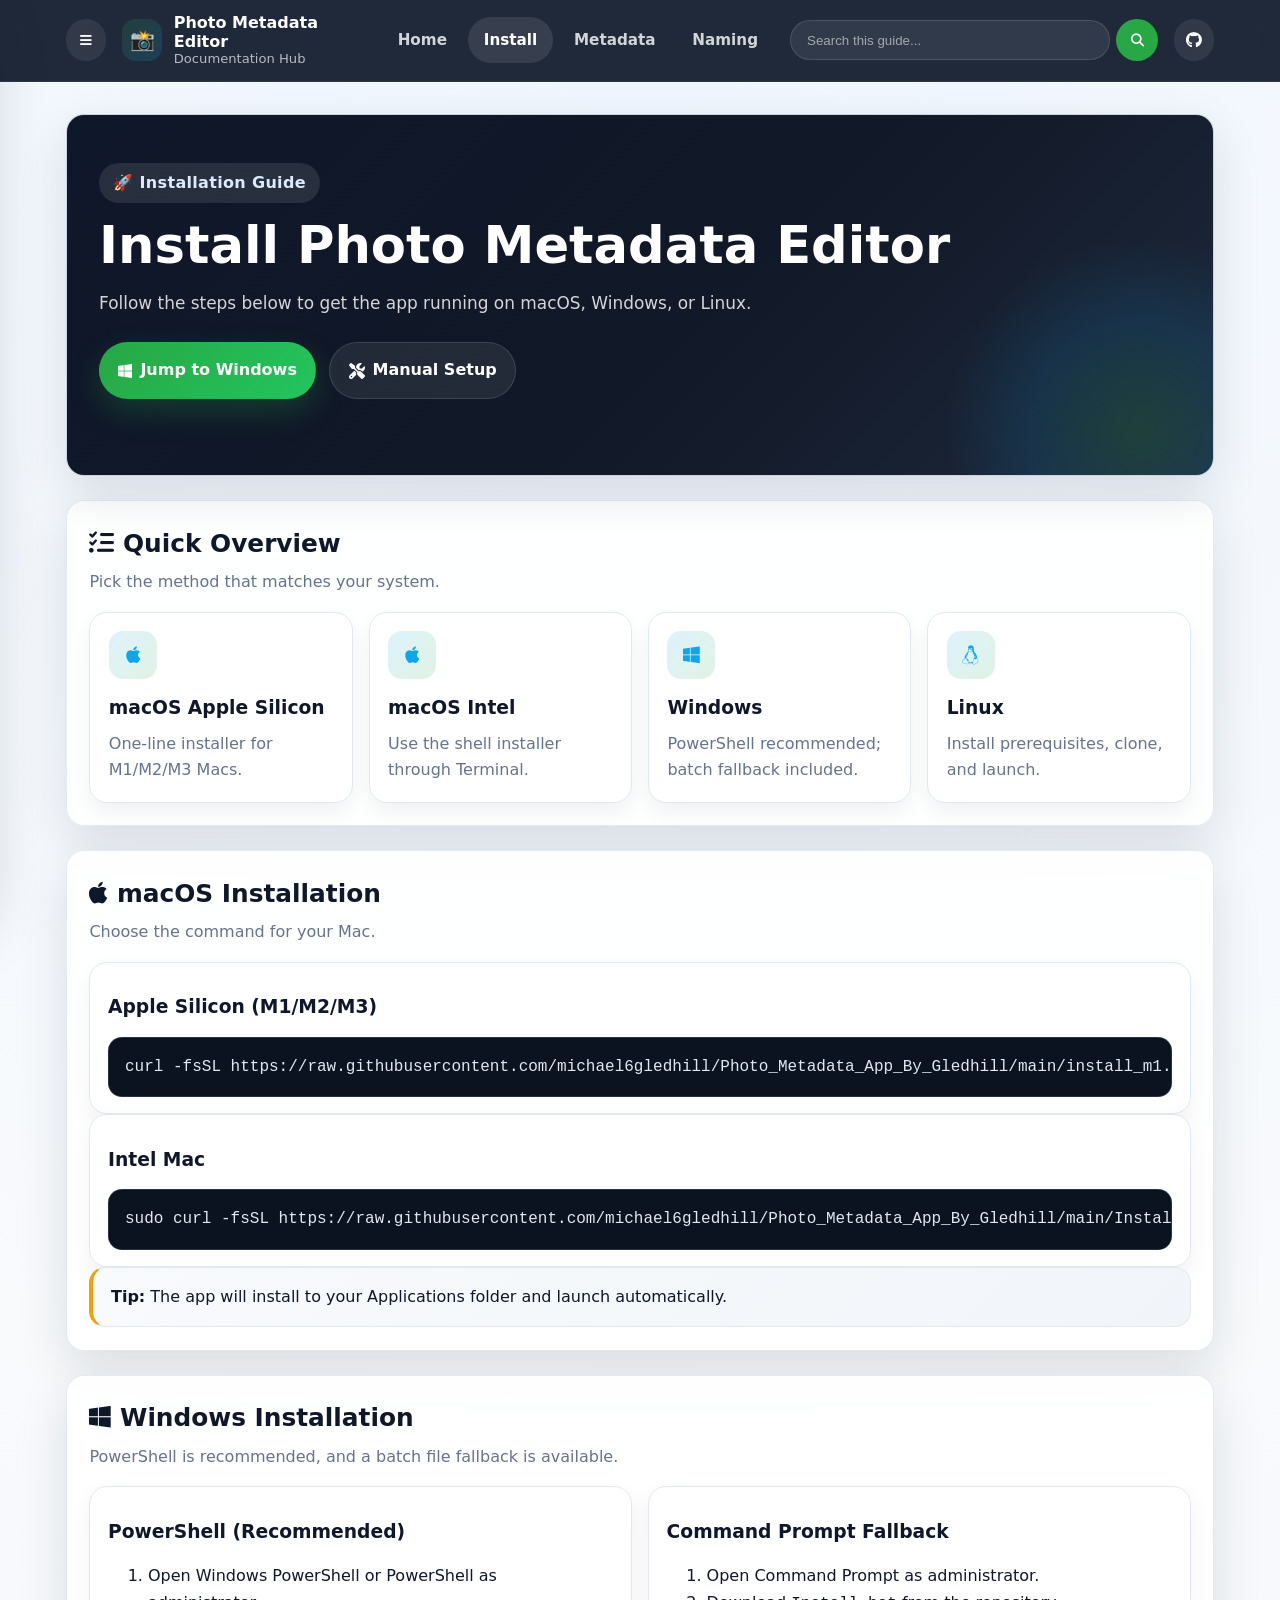
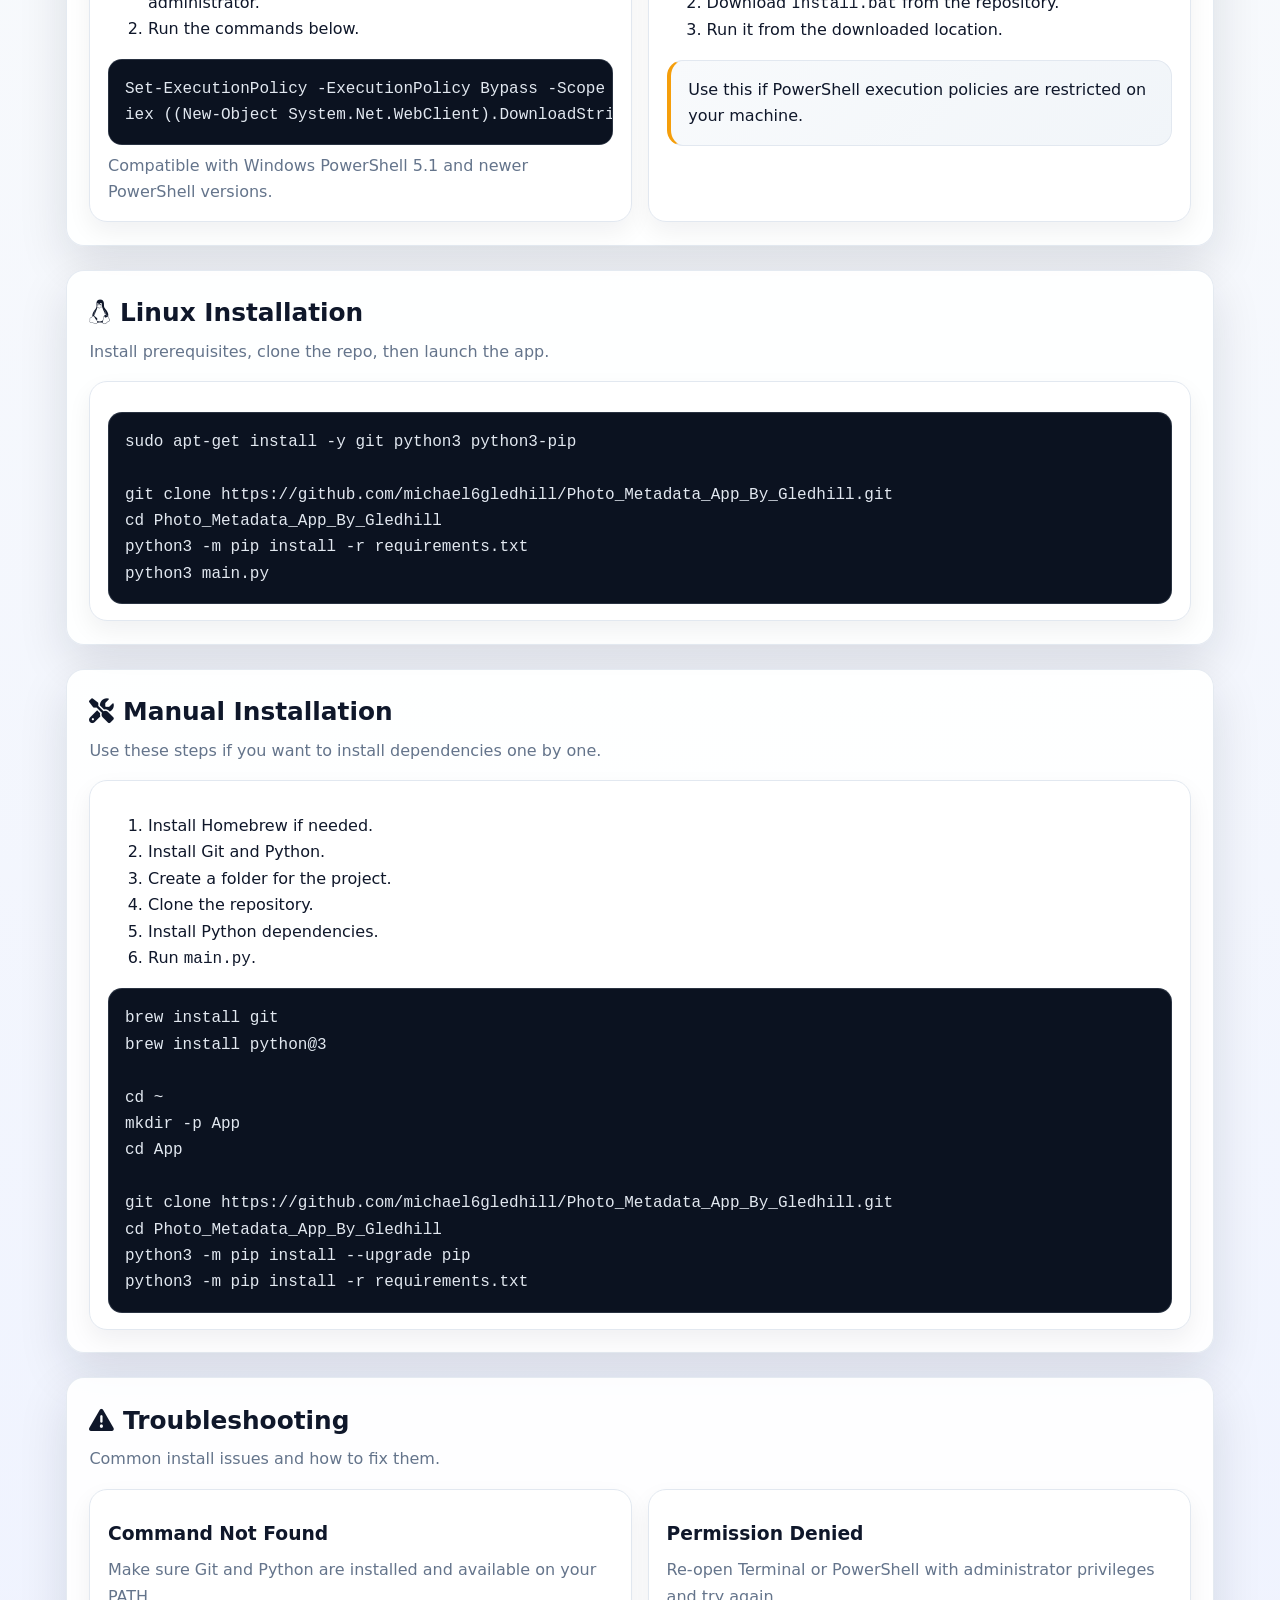
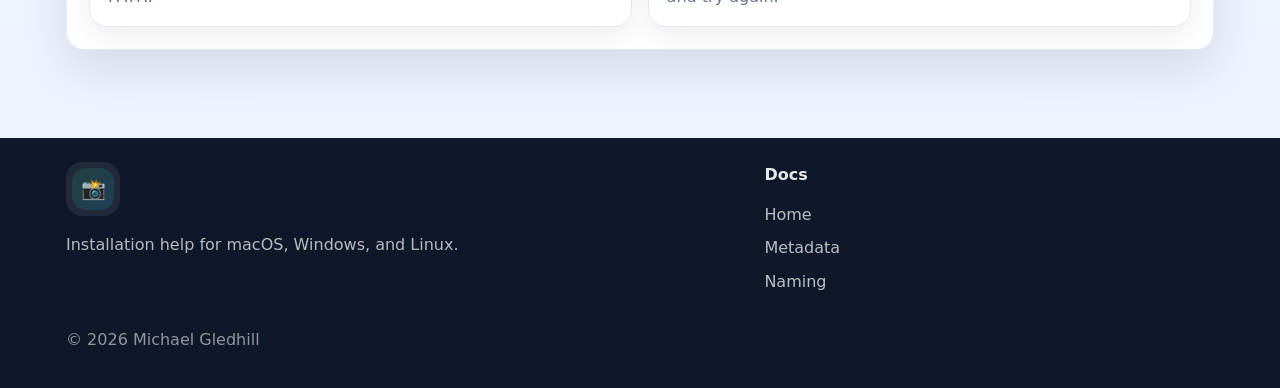
==== INSTALL_GUIDE.html @ 13af41ff "4.4.3" ====
<!DOCTYPE html>
<html lang="en">
<head>
  <meta charset="UTF-8">
  <meta name="viewport" content="width=device-width, initial-scale=1.0">
  <title>Installation Guide - Photo Metadata Editor</title>
  <meta name="description" content="Install Photo Metadata Editor on macOS, Windows, and Linux.">
  <meta name="theme-color" content="#0f172a">
  <link rel="icon" type="image/svg+xml" href="data:image/svg+xml,%3Csvg xmlns='http://www.w3.org/2000/svg' viewBox='0 0 100 100'%3E%3Crect width='100' height='100' rx='22' fill='%230f172a'/%3E%3Ctext x='50' y='68' font-size='54' text-anchor='middle' fill='%2328a745'%3E%F0%9F%93%B8%3C/text%3E%3C/svg%3E">
  <link rel="stylesheet" href="https://cdnjs.cloudflare.com/ajax/libs/font-awesome/6.4.0/css/all.min.css">
  <link rel="stylesheet" href="styles.css">
</head>
<body>
  <header class="header">
    <div class="header-container">
      <button class="sidebar-toggle" id="sidebarToggle" aria-label="Toggle Sidebar"><i class="fas fa-bars"></i></button>
      <a href="index.html" class="logo-link"><div class="logo-section"><span class="logo-mark">📸</span><div class="logo-copy"><strong>Photo Metadata Editor</strong><span>Documentation Hub</span></div></div></a>
      <nav class="header-nav">
        <a href="index.html" class="header-nav-link">Home</a>
        <a href="INSTALL_GUIDE.html" class="header-nav-link active">Install</a>
        <a href="METADATA_GUIDE.html" class="header-nav-link">Metadata</a>
        <a href="NAMING_CONVENTIONS.html" class="header-nav-link">Naming</a>
      </nav>
      <div class="search-container"><input type="text" class="search-input" id="searchInput" placeholder="Search this guide..." aria-label="Search this guide"><button class="search-button" id="searchButton" aria-label="Search"><i class="fas fa-search"></i></button></div>
      <a href="https://github.com/michael6gledhill/Photo_Metadata_App_By_Gledhill" class="github-link" target="_blank" rel="noopener noreferrer" aria-label="GitHub Repository"><i class="fab fa-github"></i></a>
    </div>
  </header>

  <aside class="sidebar" id="sidebar">
    <button class="sidebar-close" id="sidebarClose" aria-label="Close Sidebar"><i class="fas fa-times"></i></button>
    <nav class="sidebar-nav">
      <ul class="nav-list">
        <li><a href="index.html" class="nav-link">Home</a></li>
        <li><a href="#intro" class="nav-link">Introduction</a></li>
        <li><a href="#macos" class="nav-link">macOS</a></li>
        <li><a href="#windows" class="nav-link">Windows</a></li>
        <li><a href="#linux" class="nav-link">Linux</a></li>
        <li><a href="#manual" class="nav-link">Manual Install</a></li>
        <li><a href="#troubleshooting" class="nav-link">Troubleshooting</a></li>
      </ul>
    </nav>
  </aside>
  <div class="sidebar-overlay" id="sidebarOverlay"></div>

  <main class="main-content">
    <section class="hero searchable" id="intro" data-searchable-text="install guide macos windows linux manual installation troubleshooting">
      <span class="hero-badge">🚀 Installation Guide</span>
      <h1>Install Photo Metadata Editor</h1>
      <p>Follow the steps below to get the app running on macOS, Windows, or Linux.</p>
      <div class="hero-cta-group">
        <a href="#windows" class="youtube-button"><i class="fab fa-windows"></i> Jump to Windows</a>
        <a href="#manual" class="hero-secondary-btn"><i class="fas fa-screwdriver-wrench"></i> Manual Setup</a>
      </div>
    </section>

    <section class="content-section searchable" data-searchable-text="quick overview platforms">
      <div class="section-header"><h2><i class="fas fa-list-check"></i> Quick Overview</h2><p class="section-description">Pick the method that matches your system.</p></div>
      <div class="cards-grid four-up">
        <article class="info-card searchable" data-searchable-text="macos apple silicon m1 m2 m3">
          <div class="card-icon"><i class="fab fa-apple"></i></div>
          <h3>macOS Apple Silicon</h3>
          <p>One-line installer for M1/M2/M3 Macs.</p>
        </article>
        <article class="info-card searchable" data-searchable-text="macos intel bash">
          <div class="card-icon"><i class="fab fa-apple"></i></div>
          <h3>macOS Intel</h3>
          <p>Use the shell installer through Terminal.</p>
        </article>
        <article class="info-card searchable" data-searchable-text="windows powershell batch install.ps1 install.bat">
          <div class="card-icon"><i class="fab fa-windows"></i></div>
          <h3>Windows</h3>
          <p>PowerShell recommended; batch fallback included.</p>
        </article>
        <article class="info-card searchable" data-searchable-text="linux ubuntu debian apt git python3">
          <div class="card-icon"><i class="fab fa-linux"></i></div>
          <h3>Linux</h3>
          <p>Install prerequisites, clone, and launch.</p>
        </article>
      </div>
    </section>

    <section class="content-section searchable" id="macos" data-searchable-text="macos apple silicon intel homebrew python3 git install.sh install_m1.py">
      <div class="section-header"><h2><i class="fab fa-apple"></i> macOS Installation</h2><p class="section-description">Choose the command for your Mac.</p></div>
      <div class="doc-card">
        <h3>Apple Silicon (M1/M2/M3)</h3>
        <pre><code>curl -fsSL https://raw.githubusercontent.com/michael6gledhill/Photo_Metadata_App_By_Gledhill/main/install_m1.py | python3</code></pre>
      </div>
      <div class="doc-card">
        <h3>Intel Mac</h3>
        <pre><code>sudo curl -fsSL https://raw.githubusercontent.com/michael6gledhill/Photo_Metadata_App_By_Gledhill/main/Install.sh | bash</code></pre>
      </div>
      <div class="callout note-callout"><strong>Tip:</strong> The app will install to your Applications folder and launch automatically.</div>
    </section>

    <section class="content-section searchable" id="windows" data-searchable-text="windows powershell install.ps1 install.bat run as administrator windows powershell 5.1">
      <div class="section-header"><h2><i class="fab fa-windows"></i> Windows Installation</h2><p class="section-description">PowerShell is recommended, and a batch file fallback is available.</p></div>
      <div class="docs-grid two-up">
        <article class="doc-card searchable" data-searchable-text="powershell administrator iex install.ps1">
          <h3>PowerShell (Recommended)</h3>
          <ol>
            <li>Open Windows PowerShell or PowerShell as administrator.</li>
            <li>Run the commands below.</li>
          </ol>
          <pre><code>Set-ExecutionPolicy -ExecutionPolicy Bypass -Scope Process -Force
iex ((New-Object System.Net.WebClient).DownloadString('https://raw.githubusercontent.com/michael6gledhill/Photo_Metadata_App_By_Gledhill/main/Install.ps1'))</code></pre>
          <p class="muted">Compatible with Windows PowerShell 5.1 and newer PowerShell versions.</p>
        </article>
        <article class="doc-card searchable" data-searchable-text="command prompt install.bat administrator fallback">
          <h3>Command Prompt Fallback</h3>
          <ol>
            <li>Open Command Prompt as administrator.</li>
            <li>Download <code>Install.bat</code> from the repository.</li>
            <li>Run it from the downloaded location.</li>
          </ol>
          <div class="callout note-callout">Use this if PowerShell execution policies are restricted on your machine.</div>
        </article>
      </div>
    </section>

    <section class="content-section searchable" id="linux" data-searchable-text="linux ubuntu debian apt-get git python3-pip clone requirements.txt main.py">
      <div class="section-header"><h2><i class="fab fa-linux"></i> Linux Installation</h2><p class="section-description">Install prerequisites, clone the repo, then launch the app.</p></div>
      <div class="doc-card">
        <pre><code>sudo apt-get install -y git python3 python3-pip

git clone https://github.com/michael6gledhill/Photo_Metadata_App_By_Gledhill.git
cd Photo_Metadata_App_By_Gledhill
python3 -m pip install -r requirements.txt
python3 main.py</code></pre>
      </div>
    </section>

    <section class="content-section searchable" id="manual" data-searchable-text="manual installation advanced homebrew brew install python git troubleshooting">
      <div class="section-header"><h2><i class="fas fa-screwdriver-wrench"></i> Manual Installation</h2><p class="section-description">Use these steps if you want to install dependencies one by one.</p></div>
      <div class="doc-card">
        <ol>
          <li>Install Homebrew if needed.</li>
          <li>Install Git and Python.</li>
          <li>Create a folder for the project.</li>
          <li>Clone the repository.</li>
          <li>Install Python dependencies.</li>
          <li>Run <code>main.py</code>.</li>
        </ol>
        <pre><code>brew install git
brew install python@3

cd ~
mkdir -p App
cd App

git clone https://github.com/michael6gledhill/Photo_Metadata_App_By_Gledhill.git
cd Photo_Metadata_App_By_Gledhill
python3 -m pip install --upgrade pip
python3 -m pip install -r requirements.txt</code></pre>
      </div>
    </section>

    <section class="content-section searchable" id="troubleshooting" data-searchable-text="troubleshooting command not found permission denied update install">
      <div class="section-header"><h2><i class="fas fa-triangle-exclamation"></i> Troubleshooting</h2><p class="section-description">Common install issues and how to fix them.</p></div>
      <div class="docs-grid two-up">
        <article class="doc-card"><h3>Command Not Found</h3><p>Make sure Git and Python are installed and available on your PATH.</p></article>
        <article class="doc-card"><h3>Permission Denied</h3><p>Re-open Terminal or PowerShell with administrator privileges and try again.</p></article>
      </div>
    </section>
  </main>

  <footer class="site-footer">
    <div class="footer-content">
      <div class="footer-brand"><div class="footer-logo-wrap"><span class="logo-mark">📸</span></div><p>Installation help for macOS, Windows, and Linux.</p></div>
      <div class="footer-links"><div class="footer-column"><h4>Docs</h4><a href="index.html">Home</a><a href="METADATA_GUIDE.html">Metadata</a><a href="NAMING_CONVENTIONS.html">Naming</a></div></div>
    </div>
    <div class="footer-bottom"><p>&copy; 2026 Michael Gledhill</p></div>
  </footer>

  <script src="script.js"></script>
</body>
</html>
---- styles.css ----
:root {
  --bg: #0f172a;
  --panel: #111827;
  --panel-2: #172033;
  --surface: #ffffff;
  --surface-soft: #f8fafc;
  --text: #e5e7eb;
  --text-dark: #0f172a;
  --muted: #64748b;
  --border: #e2e8f0;
  --accent: #28a745;
  --accent-2: #0ea5e9;
  --accent-warm: #f59e0b;
  --shadow: 0 18px 50px rgba(15, 23, 42, 0.12);
  --radius: 18px;
  --radius-sm: 12px;
  --max-width: 1180px;
}

* { box-sizing: border-box; }
html { scroll-behavior: smooth; }
body {
  margin: 0;
  font-family: Inter, system-ui, -apple-system, BlinkMacSystemFont, "Segoe UI", Roboto, Arial, sans-serif;
  color: var(--text-dark);
  background: radial-gradient(circle at top, #eff6ff 0%, #f8fafc 40%, #eef2ff 100%);
  line-height: 1.65;
}
body.sidebar-open { overflow: hidden; }

a { color: inherit; text-decoration: none; }
img { max-width: 100%; display: block; }
code, pre { font-family: Consolas, "SFMono-Regular", Menlo, Monaco, monospace; }

.header {
  position: sticky; top: 0; z-index: 100;
  backdrop-filter: blur(14px);
  background: rgba(15, 23, 42, 0.92);
  color: #fff;
  border-bottom: 1px solid rgba(255,255,255,0.08);
}
.header-container {
  max-width: var(--max-width);
  margin: 0 auto;
  padding: 0.9rem 1rem;
  display: flex;
  align-items: center;
  gap: 1rem;
}
.sidebar-toggle,
.sidebar-close,
.search-button {
  border: 0; cursor: pointer; border-radius: 999px;
  display: inline-flex; align-items: center; justify-content: center;
}
.sidebar-toggle, .sidebar-close {
  width: 42px; height: 42px; background: rgba(255,255,255,0.08); color: #fff;
}
.logo-link { color: #fff; }
.logo-section { display: flex; align-items: center; gap: 0.75rem; }
.logo-mark {
  width: 42px; height: 42px; border-radius: 14px;
  display: inline-flex; align-items: center; justify-content: center;
  background: linear-gradient(135deg, rgba(40,167,69,0.18), rgba(14,165,233,0.18));
  font-size: 1.25rem;
}
.logo-copy { display: flex; flex-direction: column; line-height: 1.15; }
.logo-copy strong { font-size: 1rem; }
.logo-copy span { font-size: 0.82rem; color: rgba(255,255,255,0.68); }
.header-nav { display: flex; align-items: center; gap: 0.3rem; margin-left: auto; }
.header-nav-link {
  color: rgba(255,255,255,0.8); padding: 0.65rem 1rem; border-radius: 999px;
  transition: 0.2s ease; font-weight: 600; font-size: 0.95rem;
}
.header-nav-link:hover, .header-nav-link.active { background: rgba(255,255,255,0.1); color: #fff; }
.search-container { display: flex; align-items: center; gap: 0.4rem; }
.search-input {
  width: min(320px, 36vw); border-radius: 999px; border: 1px solid rgba(255,255,255,0.12);
  background: rgba(255,255,255,0.08); color: #fff; padding: 0.72rem 1rem; outline: none;
}
.search-input::placeholder { color: rgba(255,255,255,0.55); }
.search-button {
  width: 42px; height: 42px; background: var(--accent); color: #fff; flex: 0 0 auto;
}
.github-link {
  width: 42px; height: 42px; border-radius: 999px; background: rgba(255,255,255,0.08);
  display: inline-flex; align-items: center; justify-content: center;
}

.main-content, .site-footer .footer-content, .site-footer .footer-bottom {
  max-width: var(--max-width);
  margin: 0 auto;
  padding-left: 1rem;
  padding-right: 1rem;
}
.main-content { padding-top: 2rem; padding-bottom: 3rem; }
.hero, .content-section {
  background: rgba(255,255,255,0.9); border: 1px solid rgba(226,232,240,0.9);
  border-radius: var(--radius); box-shadow: var(--shadow);
}
.hero {
  padding: 3rem 2rem;
  margin-bottom: 1.5rem;
  background: linear-gradient(135deg, #0f172a 0%, #111827 55%, #1e293b 100%);
  color: #fff;
  position: relative; overflow: hidden;
}
.hero::after {
  content: ""; position: absolute; inset: auto -10% -40% auto; width: 380px; height: 380px;
  background: radial-gradient(circle, rgba(40,167,69,0.2) 0%, rgba(14,165,233,0.12) 40%, transparent 72%);
  pointer-events: none;
}
.hero-badge {
  display: inline-flex; align-items: center; gap: 0.4rem; margin-bottom: 1rem;
  padding: 0.45rem 0.9rem; border-radius: 999px; background: rgba(255,255,255,0.1);
  color: #dbeafe; font-weight: 700; letter-spacing: 0.02em;
}
.hero h1 { margin: 0; font-size: clamp(2.2rem, 4vw, 4rem); line-height: 1.05; }
.hero p { max-width: 62ch; color: rgba(255,255,255,0.82); font-size: 1.06rem; }
.hero-cta-group { display: flex; flex-wrap: wrap; gap: 0.8rem; margin: 1.5rem 0 1.75rem; }
.youtube-button, .hero-secondary-btn, .cta-button, .app-link {
  display: inline-flex; align-items: center; gap: 0.5rem; border-radius: 999px;
  font-weight: 700; transition: 0.2s ease; border: 1px solid transparent;
}
.youtube-button, .cta-button {
  background: linear-gradient(135deg, var(--accent), #22c55e); color: #fff; padding: 0.9rem 1.15rem;
  box-shadow: 0 12px 30px rgba(40,167,69,0.25);
}
.hero-secondary-btn {
  background: rgba(255,255,255,0.08); color: #fff; padding: 0.9rem 1.15rem; border-color: rgba(255,255,255,0.12);
}
.app-link {
  background: #f8fafc; color: var(--accent-2); padding: 0.75rem 1rem; border-color: var(--border);
}
.youtube-button:hover, .hero-secondary-btn:hover, .cta-button:hover, .app-link:hover { transform: translateY(-1px); }
.hero-stats { display: grid; grid-template-columns: repeat(3, minmax(0, 1fr)); gap: 1rem; max-width: 620px; }
.hero-stat {
  background: rgba(255,255,255,0.07); border: 1px solid rgba(255,255,255,0.12);
  border-radius: 16px; padding: 1rem 1.1rem; backdrop-filter: blur(8px);
}
.stat-number { display: block; font-size: 1.6rem; font-weight: 800; }
.stat-label { color: rgba(255,255,255,0.7); font-size: 0.95rem; }

.content-section { padding: 1.4rem; margin: 0 0 1.5rem; }
.section-header h2 { margin: 0 0 0.3rem; font-size: 1.55rem; }
.section-description { margin: 0; color: var(--muted); }
.section-header { margin-bottom: 1rem; }
.cards-grid, .docs-grid, .affiliates-grid, .projects-grid, .apps-grid { display: grid; gap: 1rem; }
.cards-grid { grid-template-columns: repeat(4, minmax(0, 1fr)); }
.docs-grid.two-up { grid-template-columns: repeat(2, minmax(0, 1fr)); }
.docs-grid.three-up { grid-template-columns: repeat(3, minmax(0, 1fr)); }
.docs-grid.four-up { grid-template-columns: repeat(4, minmax(0, 1fr)); }
.info-card, .affiliate-card, .project-card, .app-card, .doc-card {
  background: var(--surface); border: 1px solid var(--border); border-radius: 18px; overflow: hidden;
  box-shadow: 0 10px 25px rgba(15,23,42,0.06);
}
.info-card, .affiliate-card, .app-card { padding: 1.15rem; }
.card-icon, .affiliate-icon {
  width: 48px; height: 48px; border-radius: 14px; display: inline-flex; align-items: center; justify-content: center;
  background: linear-gradient(135deg, rgba(14,165,233,0.14), rgba(40,167,69,0.14)); color: var(--accent-2); font-size: 1.2rem;
}
.info-card h3, .affiliate-card h3, .app-card h3, .doc-card h3 { margin: 0.85rem 0 0.45rem; }
.info-card p, .affiliate-card p, .app-card p, .doc-card p { margin: 0.45rem 0 0; color: var(--muted); }
.doc-card { padding: 1rem 1.1rem; }
.doc-card pre {
  background: #0b1220; color: #e2e8f0; padding: 1rem; border-radius: 14px; overflow-x: auto;
  margin: 0.85rem 0 0; border: 1px solid rgba(148,163,184,0.22);
}
.doc-card code { background: transparent; color: inherit; padding: 0; }
.doc-card table { width: 100%; border-collapse: collapse; margin-top: 0.6rem; }
.doc-card th, .doc-card td { border: 1px solid var(--border); padding: 0.65rem 0.75rem; text-align: left; vertical-align: top; }
.doc-card th { background: #f8fafc; }
.callout {
  border-radius: 16px; padding: 1rem 1.1rem; border: 1px solid var(--border);
  background: linear-gradient(135deg, #f8fafc, #f1f5f9);
}
.note-callout { border-left: 4px solid var(--accent-warm); }
.muted { color: var(--muted); }
.footer-content {
  display: grid; grid-template-columns: 1.5fr 1fr; gap: 1.5rem; padding-top: 1.5rem; padding-bottom: 1rem;
}
.site-footer { margin-top: 1rem; background: #0f172a; color: rgba(255,255,255,0.9); }
.footer-logo-wrap { width: 54px; height: 54px; border-radius: 16px; background: rgba(255,255,255,0.08); display: inline-flex; align-items: center; justify-content: center; }
.footer-brand p { color: rgba(255,255,255,0.7); max-width: 42ch; }
.footer-links { display: grid; grid-template-columns: repeat(2, minmax(0, 1fr)); gap: 1rem; }
.footer-column { display: flex; flex-direction: column; gap: 0.45rem; }
.footer-column h4 { margin: 0 0 0.35rem; }
.footer-column a { color: rgba(255,255,255,0.72); }
.footer-column a:hover { color: #fff; }
.footer-bottom { padding-bottom: 1.2rem; color: rgba(255,255,255,0.55); }

.sidebar {
  position: fixed; left: 0; top: 0; bottom: 0; width: min(320px, 85vw); z-index: 200;
  background: #fff; transform: translateX(-105%); transition: transform 0.24s ease;
  box-shadow: 0 24px 60px rgba(15,23,42,0.2); padding: 1rem; overflow-y: auto;
}
.sidebar.is-open { transform: translateX(0); }
.sidebar-close { background: #eef2ff; color: var(--text-dark); }
.sidebar-nav { margin-top: 3.25rem; }
.nav-list { list-style: none; padding: 0; margin: 0; }
.nav-list li { margin: 0.35rem 0; }
.nav-link {
  display: block; padding: 0.8rem 1rem; border-radius: 14px; color: var(--text-dark); font-weight: 700;
}
.nav-link:hover, .nav-link.active { background: #eef2ff; color: #0f172a; }
.sidebar-overlay {
  position: fixed; inset: 0; background: rgba(15,23,42,0.48); opacity: 0; pointer-events: none;
  transition: opacity 0.24s ease; z-index: 150;
}
.sidebar-overlay.is-open { opacity: 1; pointer-events: auto; }

.search-highlight { outline: 2px solid rgba(14,165,233,0.3); box-shadow: 0 0 0 4px rgba(14,165,233,0.08); }

@media (max-width: 1100px) {
  .cards-grid, .docs-grid.four-up { grid-template-columns: repeat(2, minmax(0, 1fr)); }
  .docs-grid.three-up { grid-template-columns: repeat(2, minmax(0, 1fr)); }
  .header-nav { display: none; }
  .search-input { width: min(280px, 44vw); }
}
@media (max-width: 760px) {
  .header-container { flex-wrap: wrap; }
  .search-container { width: 100%; }
  .search-input { width: 100%; }
  .hero { padding: 2rem 1.25rem; }
  .hero-stats, .cards-grid, .docs-grid.two-up, .docs-grid.three-up, .docs-grid.four-up, .footer-content, .footer-links { grid-template-columns: 1fr; }
  .content-section { padding: 1rem; }
}
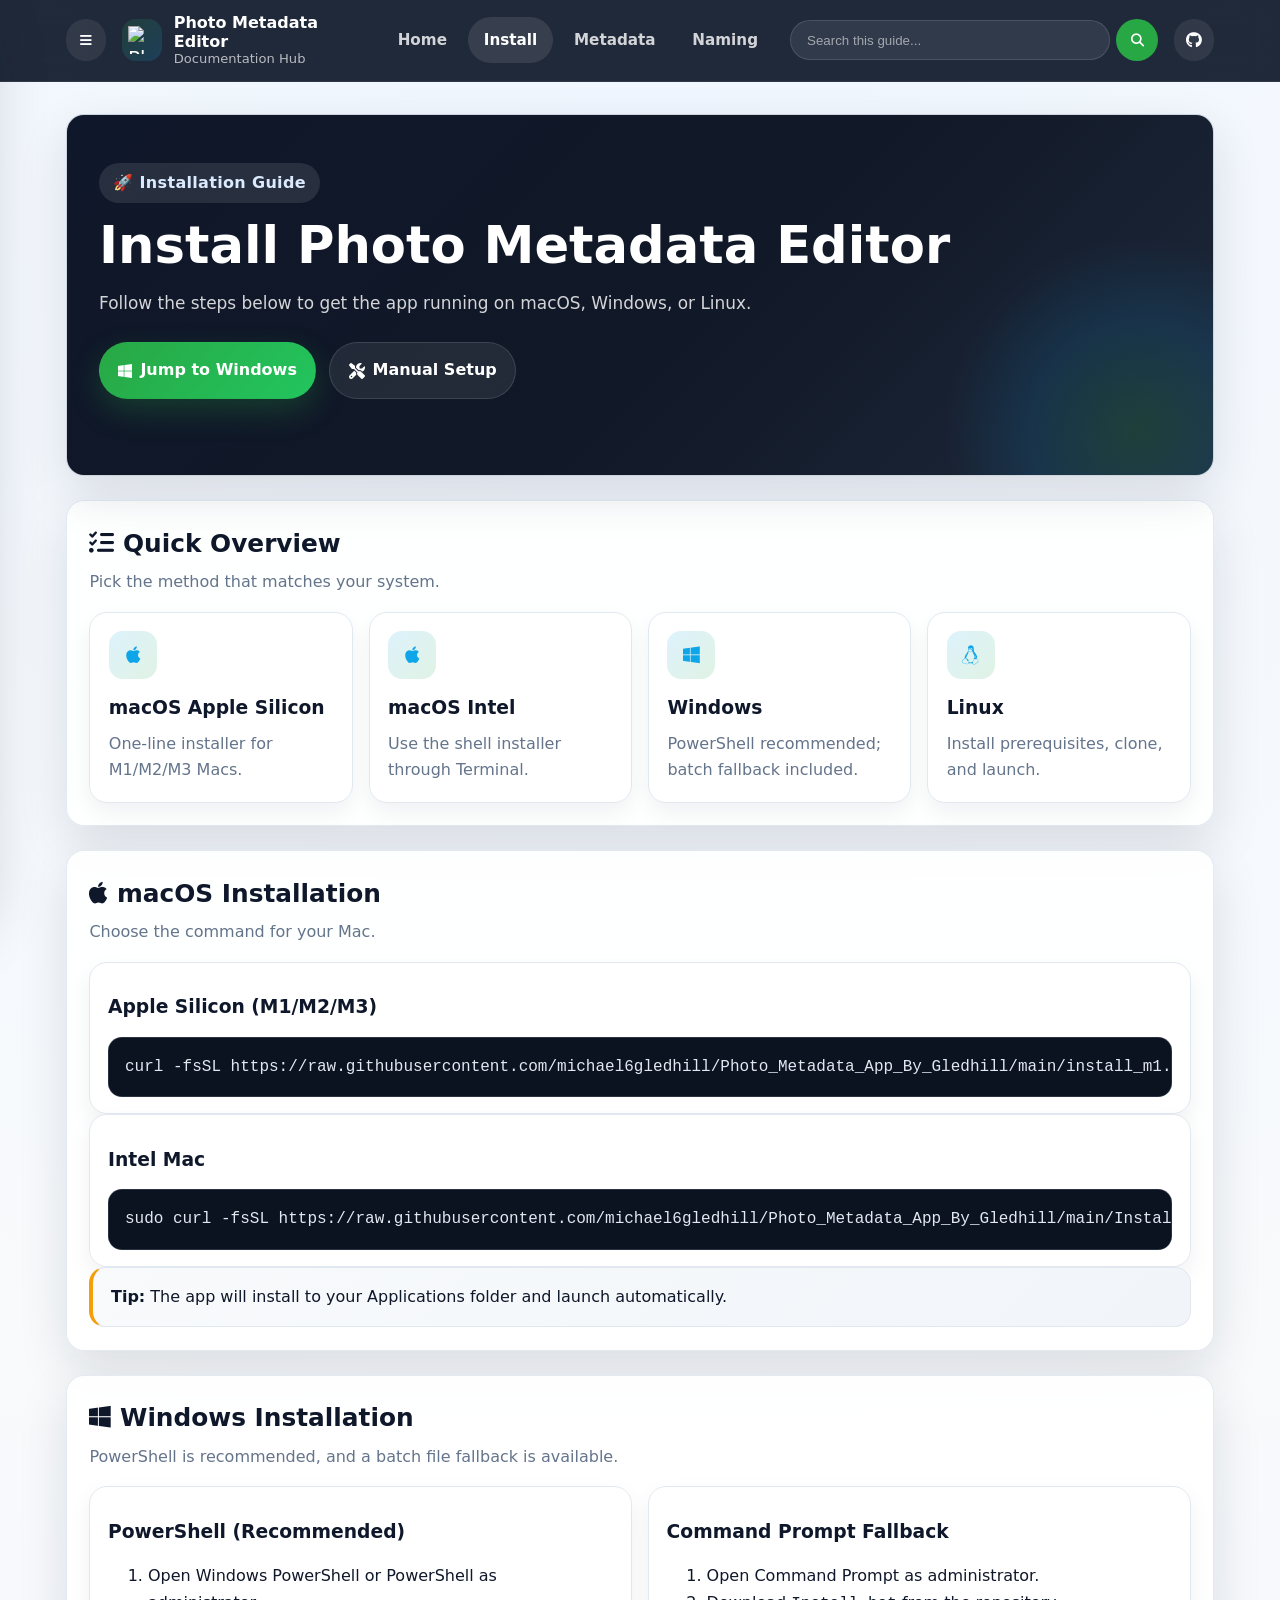
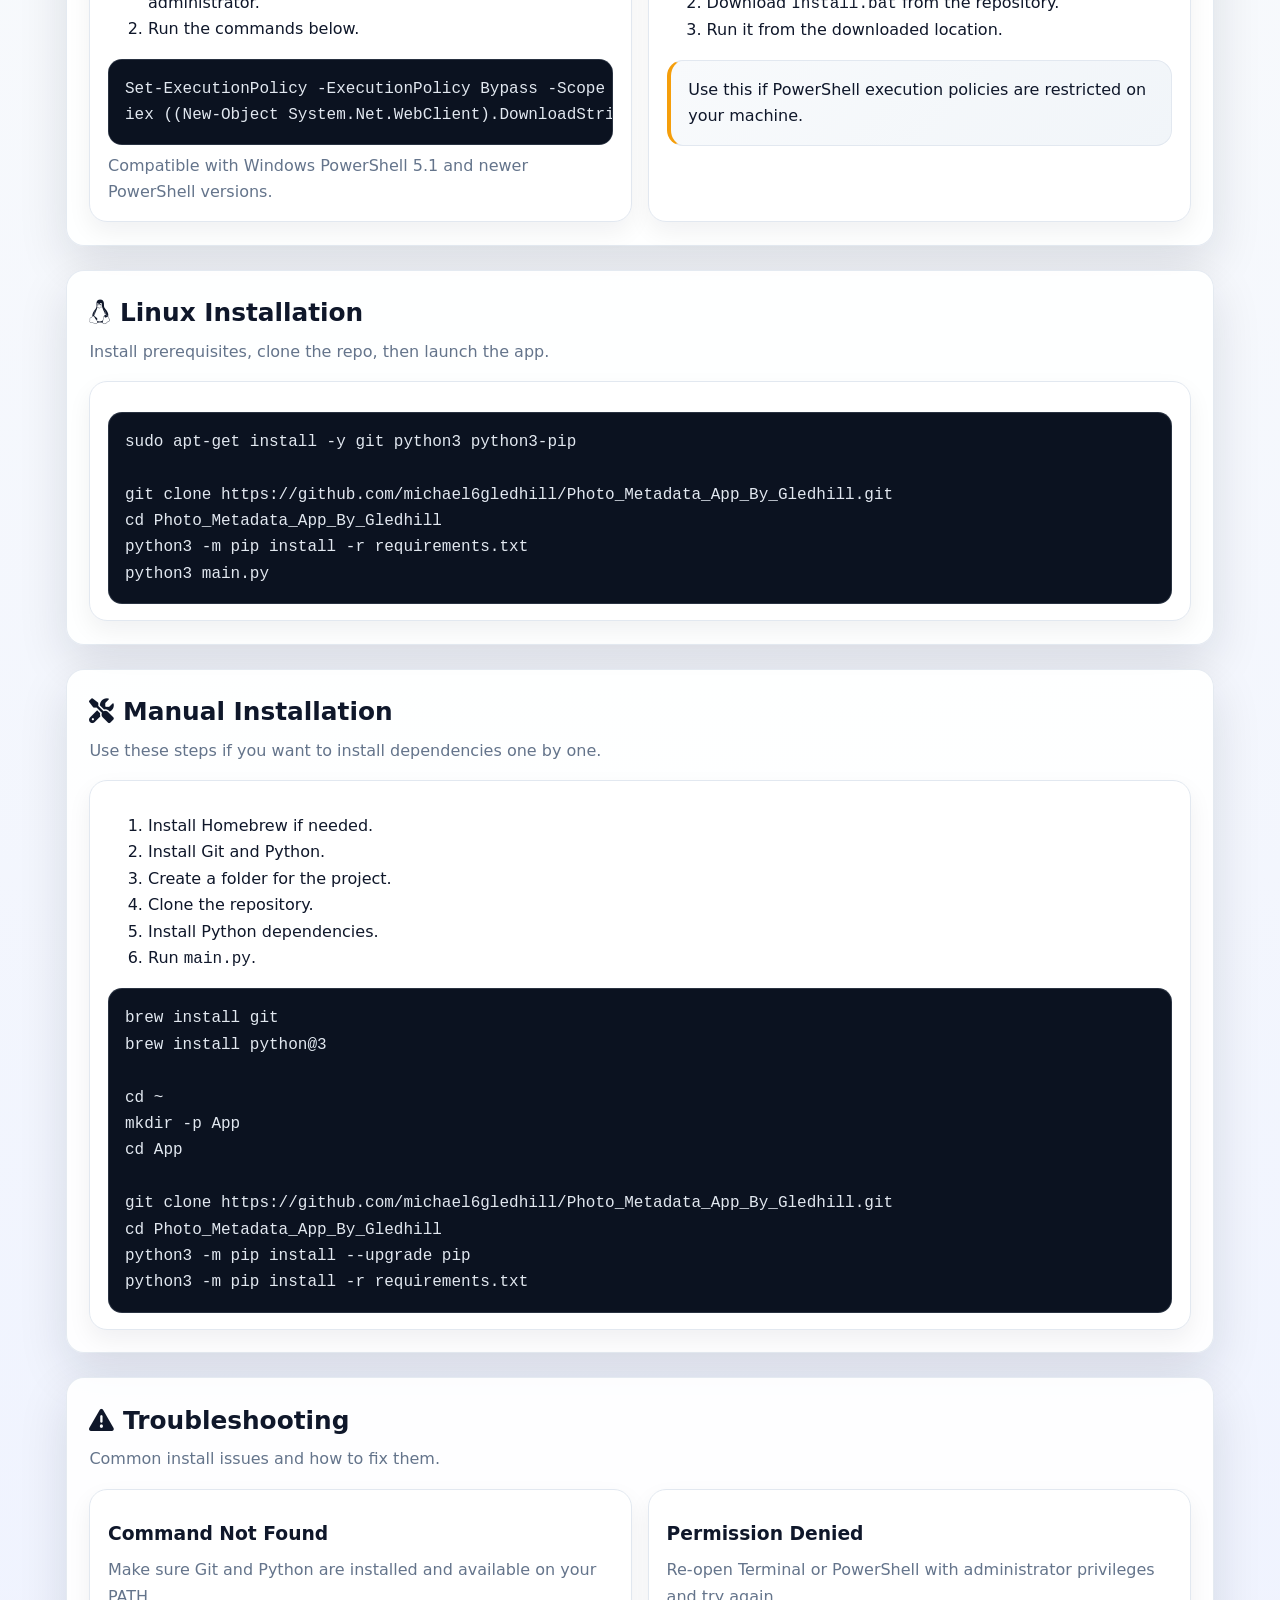
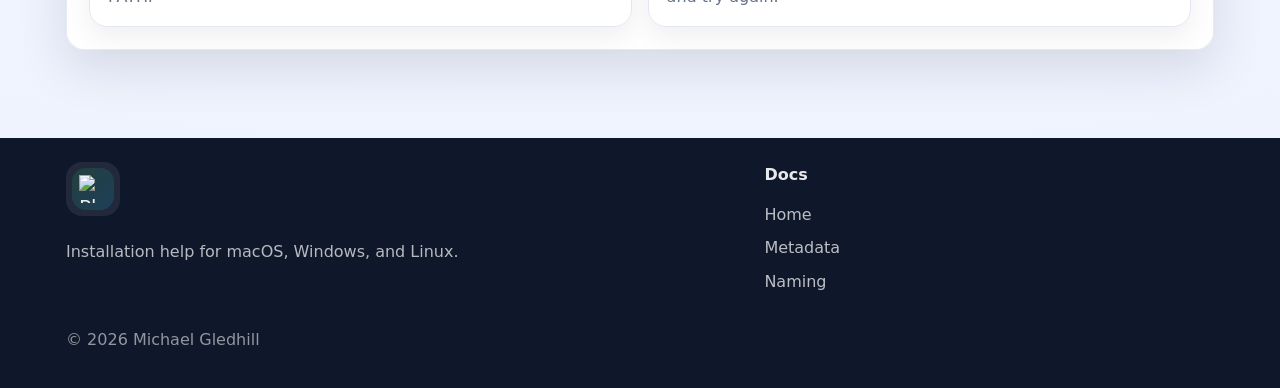
==== commit b12264d4: "doc" ====
--- a/INSTALL_GUIDE.html
+++ b/INSTALL_GUIDE.html
@@ -6,7 +6,7 @@
   <title>Installation Guide - Photo Metadata Editor</title>
   <meta name="description" content="Install Photo Metadata Editor on macOS, Windows, and Linux.">
   <meta name="theme-color" content="#0f172a">
-  <link rel="icon" type="image/svg+xml" href="data:image/svg+xml,%3Csvg xmlns='http://www.w3.org/2000/svg' viewBox='0 0 100 100'%3E%3Crect width='100' height='100' rx='22' fill='%230f172a'/%3E%3Ctext x='50' y='68' font-size='54' text-anchor='middle' fill='%2328a745'%3E%F0%9F%93%B8%3C/text%3E%3C/svg%3E">
+  <link rel="icon" type="image/x-icon" href="assets/icon.icns">
   <link rel="stylesheet" href="https://cdnjs.cloudflare.com/ajax/libs/font-awesome/6.4.0/css/all.min.css">
   <link rel="stylesheet" href="styles.css">
 </head>
@@ -14,7 +14,7 @@
   <header class="header">
     <div class="header-container">
       <button class="sidebar-toggle" id="sidebarToggle" aria-label="Toggle Sidebar"><i class="fas fa-bars"></i></button>
-      <a href="index.html" class="logo-link"><div class="logo-section"><span class="logo-mark">📸</span><div class="logo-copy"><strong>Photo Metadata Editor</strong><span>Documentation Hub</span></div></div></a>
+      <a href="index.html" class="logo-link"><div class="logo-section"><span class="logo-mark"><img src="assets/icon.icns" alt="Photo Metadata Editor icon" class="logo-mark-img"></span><div class="logo-copy"><strong>Photo Metadata Editor</strong><span>Documentation Hub</span></div></div></a>
       <nav class="header-nav">
         <a href="index.html" class="header-nav-link">Home</a>
         <a href="INSTALL_GUIDE.html" class="header-nav-link active">Install</a>
@@ -165,7 +165,7 @@
 
   <footer class="site-footer">
     <div class="footer-content">
-      <div class="footer-brand"><div class="footer-logo-wrap"><span class="logo-mark">📸</span></div><p>Installation help for macOS, Windows, and Linux.</p></div>
+      <div class="footer-brand"><div class="footer-logo-wrap"><span class="logo-mark"><img src="assets/icon.icns" alt="Photo Metadata Editor icon" class="logo-mark-img"></span></div><p>Installation help for macOS, Windows, and Linux.</p></div>
       <div class="footer-links"><div class="footer-column"><h4>Docs</h4><a href="index.html">Home</a><a href="METADATA_GUIDE.html">Metadata</a><a href="NAMING_CONVENTIONS.html">Naming</a></div></div>
     </div>
     <div class="footer-bottom"><p>&copy; 2026 Michael Gledhill</p></div>
--- a/styles.css
+++ b/styles.css
@@ -64,6 +64,11 @@
   background: linear-gradient(135deg, rgba(40,167,69,0.18), rgba(14,165,233,0.18));
   font-size: 1.25rem;
 }
+.logo-mark-img {
+  width: 28px;
+  height: 28px;
+  object-fit: contain;
+}
 .logo-copy { display: flex; flex-direction: column; line-height: 1.15; }
 .logo-copy strong { font-size: 1rem; }
 .logo-copy span { font-size: 0.82rem; color: rgba(255,255,255,0.68); }
